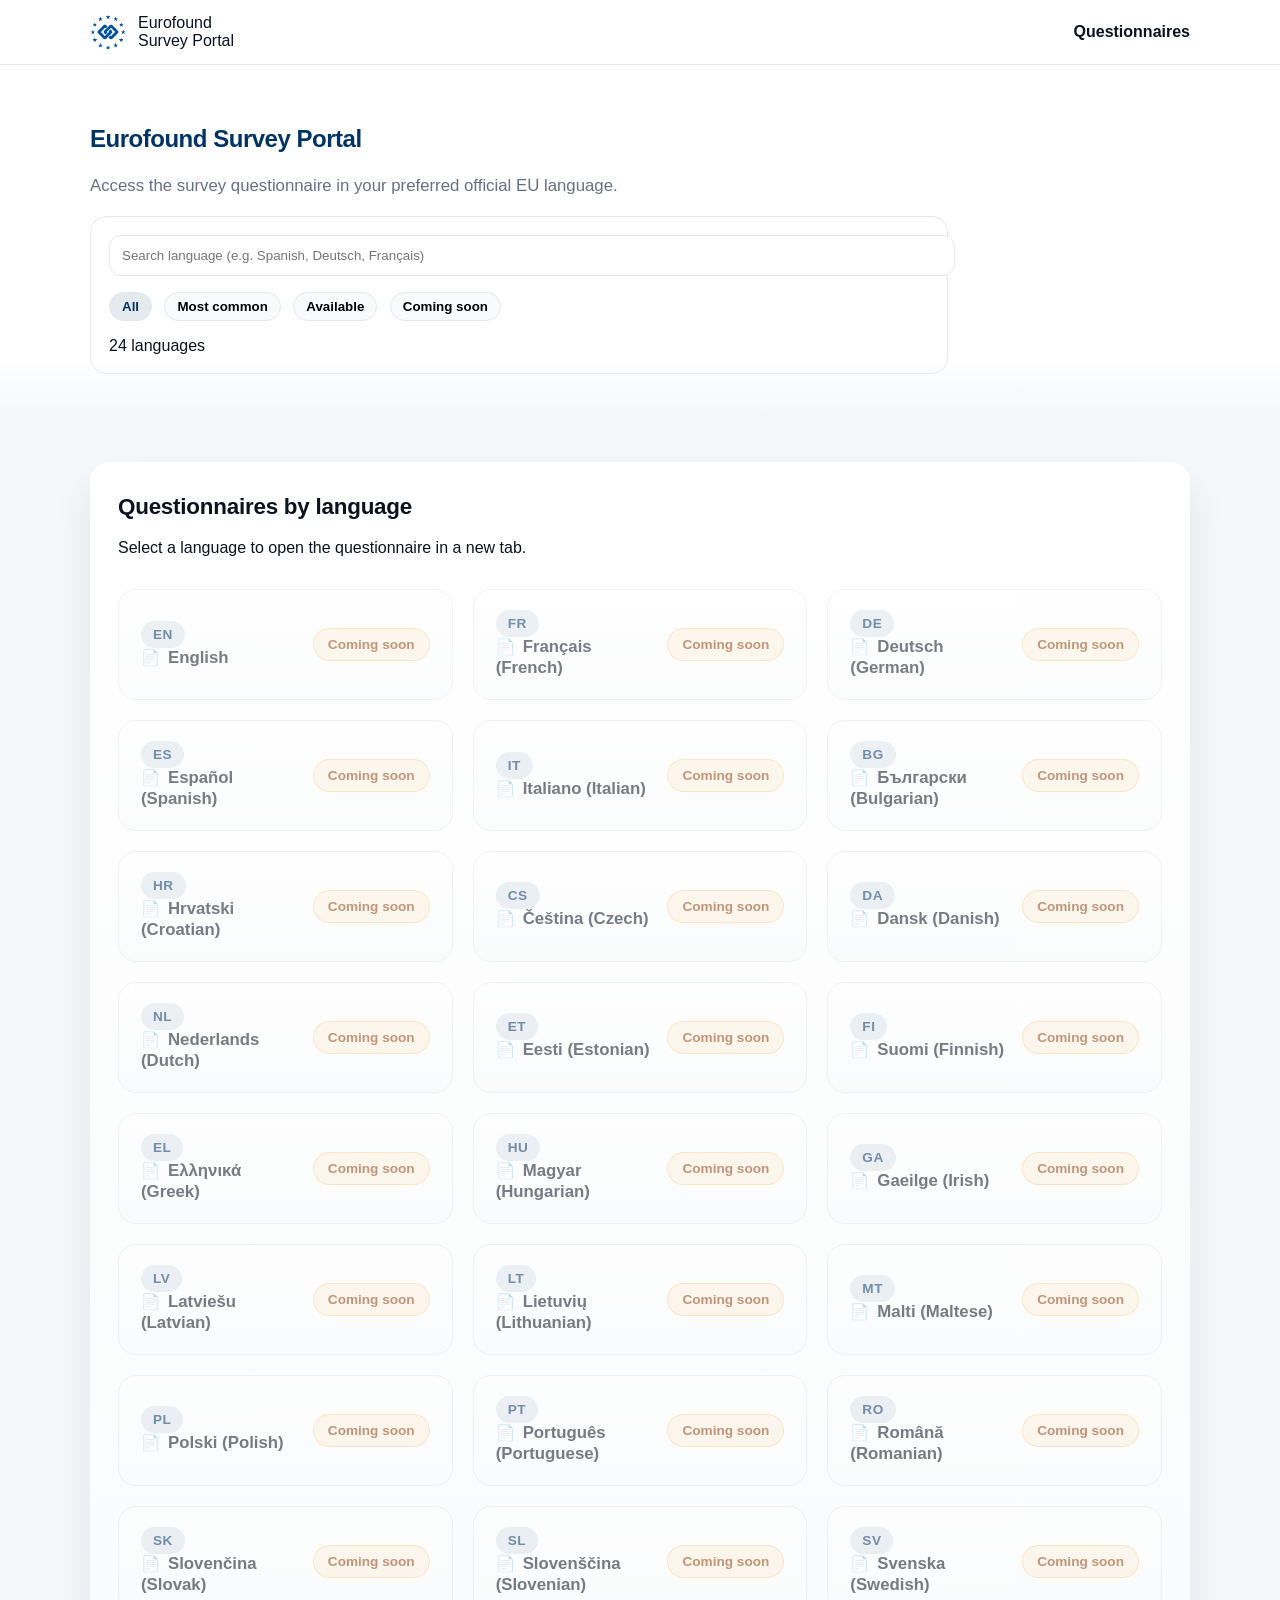
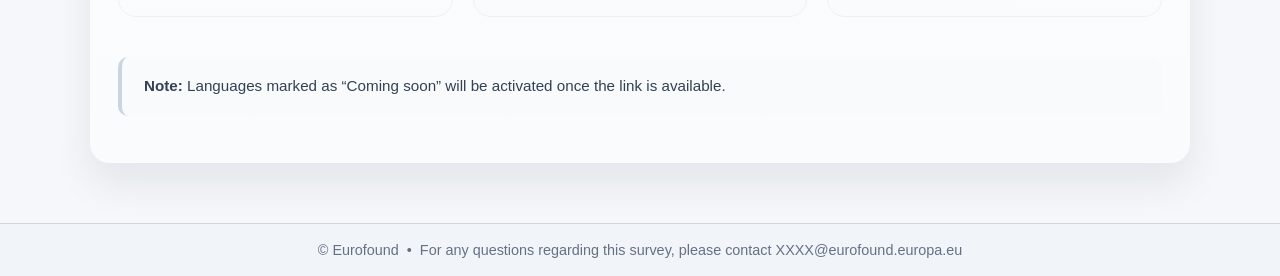
==== index.html @ 727665fc "Update index.html" ====
<!DOCTYPE html>
<html lang="en">
<head>
  <meta charset="UTF-8" />
  <title>SEES Digitalisation Eurofound</title>
  <meta name="viewport" content="width=device-width, initial-scale=1.0" />

  <!-- CSS correcto -->
  <link rel="stylesheet" href="style.css">
</head>

<body>

  <!-- TOP BAR -->
  <header class="topbar">
    <div class="container topbar-inner">
      <div class="brand">
        <img src="eurofound-logo.png" alt="Eurofound logo" class="brand-logo">
        <div>
          <div class="brand-title">Eurofound</div>
          <div class="brand-subtitle">Survey Portal</div>
        </div>
      </div>

      <nav class="topbar-actions">
        <a href="#languages" class="toplink">Questionnaires</a>
      </nav>
    </div>
  </header>

  <!-- HERO -->
  <section class="hero">
    <div class="container hero-content">
      <h1>Eurofound Survey Portal</h1>
      <p class="hero-lead">
        Access the survey questionnaire in your preferred official EU language.
      </p>

      <div class="hero-card">
        <input
          id="langSearch"
          class="search"
          type="text"
          placeholder="Search language (e.g. Spanish, Deutsch, Français)"
        />

        <div class="chips" id="chips">
          <button class="chip active" data-filter="all">All</button>
          <button class="chip" data-filter="common">Most common</button>
          <button class="chip" data-filter="available">Available</button>
          <button class="chip" data-filter="coming">Coming soon</button>
        </div>

        <div class="meta">
          <span id="countLabel">24 languages</span>
        </div>
      </div>
    </div>
  </section>

  <!-- LANGUAGES -->
  <main class="container">
<section id="languages" class="section questionnaires-panel">
  <h2>Questionnaires by language</h2>
  <p class="muted">
    Select a language to open the questionnaire in a new tab.
  </p>

  <div id="languagesGrid" class="grid"></div>

<p class="note">
  <strong>Note:</strong> Languages marked as “Coming soon” will be activated once the link is available.
</p>
</section>

  </main>

  <!-- FOOTER -->
 <footer class="footer">
  <div class="container footer-inner">
    <span>© Eurofound</span>
    <span class="dot">•</span>
    <span>
      For any questions regarding this survey, please contact
      <a href="mailto:XXXX@eurofound.europa.eu" class="footer-link">
        XXXX@eurofound.europa.eu
      </a>
    </span>
  </div>
</footer>

  <!-- SCRIPT -->
  <script>

    function flagEmoji(countryCode) {
  return countryCode
    .toUpperCase()
    .replace(/./g, char =>
      String.fromCodePoint(127397 + char.charCodeAt())
    );
}
    const LANGUAGES = [
      { code: "en", label: "English", common: true, url: "" },
      { code: "fr", label: "Français (French)", common: true, url: "" },
      { code: "de", label: "Deutsch (German)", common: true, url: "" },
      { code: "es", label: "Español (Spanish)", common: true, url: "" },
      { code: "it", label: "Italiano (Italian)", common: true, url: "" },

      { code: "bg", label: "Български (Bulgarian)", common: false, url: "" },
      { code: "hr", label: "Hrvatski (Croatian)", common: false, url: "" },
      { code: "cs", label: "Čeština (Czech)", common: false, url: "" },
      { code: "da", label: "Dansk (Danish)", common: false, url: "" },
      { code: "nl", label: "Nederlands (Dutch)", common: false, url: "" },
      { code: "et", label: "Eesti (Estonian)", common: false, url: "" },
      { code: "fi", label: "Suomi (Finnish)", common: false, url: "" },
      { code: "el", label: "Ελληνικά (Greek)", common: false, url: "" },
      { code: "hu", label: "Magyar (Hungarian)", common: false, url: "" },
      { code: "ga", label: "Gaeilge (Irish)", common: false, url: "" },
      { code: "lv", label: "Latviešu (Latvian)", common: false, url: "" },
      { code: "lt", label: "Lietuvių (Lithuanian)", common: false, url: "" },
      { code: "mt", label: "Malti (Maltese)", common: false, url: "" },
      { code: "pl", label: "Polski (Polish)", common: false, url: "" },
      { code: "pt", label: "Português (Portuguese)", common: false, url: "" },
      { code: "ro", label: "Română (Romanian)", common: false, url: "" },
      { code: "sk", label: "Slovenčina (Slovak)", common: false, url: "" },
      { code: "sl", label: "Slovenščina (Slovenian)", common: false, url: "" },
      { code: "sv", label: "Svenska (Swedish)", common: false, url: "" }
    ];

    const grid = document.getElementById("languagesGrid");
    const search = document.getElementById("langSearch");
    const chips = document.getElementById("chips");
    const countLabel = document.getElementById("countLabel");

    let activeFilter = "all";
    let query = "";

    function render() {
      grid.innerHTML = "";

      const filtered = LANGUAGES.filter(l => {
        const q = query.toLowerCase();
        const hasUrl = !!l.url;

        return (
          (!q || l.label.toLowerCase().includes(q) || l.code.includes(q)) &&
          (
            activeFilter === "all" ||
            (activeFilter === "common" && l.common) ||
            (activeFilter === "available" && hasUrl) ||
            (activeFilter === "coming" && !hasUrl)
          )
        );
      });

      countLabel.textContent = `${filtered.length} languages`;

      filtered.forEach(l => {
        const a = document.createElement("a");
        a.className = "card" + (l.url ? "" : " disabled");
        a.href = l.url || "#";
        if (l.url) a.target = "_blank";

        a.innerHTML = `
          <div>
            <div class="badge">${l.code.toUpperCase()}</div>
            <div class="title">${l.label}</div>
          </div>
          <div class="status ${l.url ? "ready" : "soon"}">
            ${l.url ? "Open" : "Coming soon"}
          </div>
        `;

        grid.appendChild(a);
      });
    }

    search.addEventListener("input", e => {
      query = e.target.value;
      render();
    });

    chips.addEventListener("click", e => {
      if (!e.target.dataset.filter) return;
      activeFilter = e.target.dataset.filter;
      document.querySelectorAll(".chip").forEach(c => c.classList.remove("active"));
      e.target.classList.add("active");
      render();
    });

    render();
  </script>

</body>
</html>
---- style.css ----
:root{
  --brand:#003366;
  --bg:#f5f7fa;
  --line:#e5e7eb;
  --ink:#0b1220;
  --muted:#667085;
}

body{
  margin:0;
  font-family: Arial, Helvetica, sans-serif;
  background:var(--bg);
  color:var(--ink);
}

.container{
  max-width:1100px;
  margin:0 auto;
  padding:0 20px;
}

/* ========== TOP BAR ========== */

.topbar{
  background:#fff;
  border-bottom:1px solid var(--line);
}

.topbar-inner{
  display:flex;
  justify-content:space-between;
  align-items:center;
  height:64px;
}

.brand{
  display:flex;
  align-items:center;
  gap:12px;
}

.brand-logo{
  height:36px;
}

.toplink{
  margin-left:16px;
  text-decoration:none;
  font-weight:600;
  color:var(--ink);
}

/* ========== HERO ========== */

.hero{
  padding:40px 0;
  background:#fff;
  position:relative;
}

.hero::after{
  content:"";
  position:absolute;
  left:0;
  right:0;
  bottom:-1px;
  height:60px;
  background:linear-gradient(to bottom, rgba(255,255,255,0), #f5f7fa);
}

.hero h1{
  color:var(--brand);
  letter-spacing:-0.02em;
}

.hero-lead{
  max-width:720px;
  font-size:1.05rem;
  line-height:1.6;
  color:var(--muted);
}

h2{
  margin-top:0;
  font-size:1.4rem;
  letter-spacing:-0.01em;
  color:var(--ink);
}

.hero-card{
  background:#fff;
  border:1px solid var(--line);
  padding:18px;
  max-width:820px;
  border-radius:16px;
}

/* ========== SEARCH & FILTERS ========== */

.search{
  width:100%;
  padding:12px;
  border:1px solid var(--line);
  border-radius:12px;
}

.chips{
  margin:16px 0;
}

.chip{
  margin-right:8px;
  padding:6px 12px;
  border:1px solid var(--line);
  border-radius:999px;
  background:#f8fafc;
  cursor:pointer;
  font-weight:700;
}

.chip.active{
  background:rgba(0,51,102,.1);
  color:var(--brand);
}

/* ========== QUESTIONNAIRES PANEL ========== */

.questionnaires-panel{
  background:linear-gradient(180deg,#ffffff,#fafbfc);
  border-radius:20px;
  padding:32px 28px;
  margin:48px auto;
  box-shadow:0 20px 40px rgba(16,24,40,.08);
}

/* ========== CARDS ========== */

.grid{
  display:grid;
  grid-template-columns:repeat(auto-fit,minmax(300px,1fr));
  gap:20px;
  margin-top:32px;
}

.card{
  display:flex;
  justify-content:space-between;
  align-items:center;
  gap:16px;

  background:linear-gradient(180deg,#ffffff,#fafbfc);
  border:1px solid #e5e7eb;
  border-radius:18px;
  padding:20px 22px;

  text-decoration:none;
  color:var(--ink);

  box-shadow:0 8px 24px rgba(16,24,40,.08);
  transition:transform .15s ease, box-shadow .15s ease, border-color .15s ease;
}

@media (hover:hover){
  .card:hover{
    transform:translateY(-3px);
    box-shadow:0 14px 40px rgba(16,24,40,.14);
    border-color:#cfd8e3;
  }
}

.card.disabled{
  opacity:.55;
  cursor:not-allowed;
  box-shadow:none;
}

.card-left{
  display:flex;
  flex-direction:column;
  gap:8px;
}

/* Iconografía mínima: documento */
.title::before{
  content:"📄";
  margin-right:8px;
  font-size:0.95rem;
}

.badge{
  width:fit-content;
  background:rgba(0,51,102,.12);
  color:var(--brand);
  font-weight:800;
  font-size:.85rem;
  padding:6px 12px;
  border-radius:999px;
  letter-spacing:.5px;
}

.title{
  font-size:1.05rem;
  font-weight:800;
  line-height:1.25;
}

.card-right{
  display:flex;
  align-items:center;
  gap:12px;
}

.status{
  font-size:.85rem;
  font-weight:800;
  padding:8px 14px;
  border-radius:999px;
  border:1px solid transparent;
  white-space:nowrap;
}

.status.ready{
  background:rgba(22,163,74,.12);
  color:#166534;
  border-color:rgba(22,163,74,.35);
}

.status.soon{
  background:rgba(245,158,11,.12);
  color:#92400e;
  border-color:rgba(245,158,11,.35);
}

.arrow{
  font-size:1.3rem;
  color:#98a2b3;
}

/* ========== NOTE (MÁS AIRE) ========== */

.note{
  margin-top:40px;
  padding:18px 22px;
  background:#f8fafc;
  border-left:4px solid #cbd5e1;
  border-radius:10px;
  color:#334155;
  font-size:0.95rem;
  line-height:1.5;
}

/* ========== FOOTER ========== */

.footer{
  background:#f1f4f8;
  border-top:1px solid #d0d5dd;
  padding:18px 0;
  margin-top:60px;
}

.footer-inner{
  display:flex;
  justify-content:center;
  gap:8px;
  font-size:.9rem;
  color:var(--muted);
}

.footer-link{
  text-decoration:none;
  color:var(--muted);
}
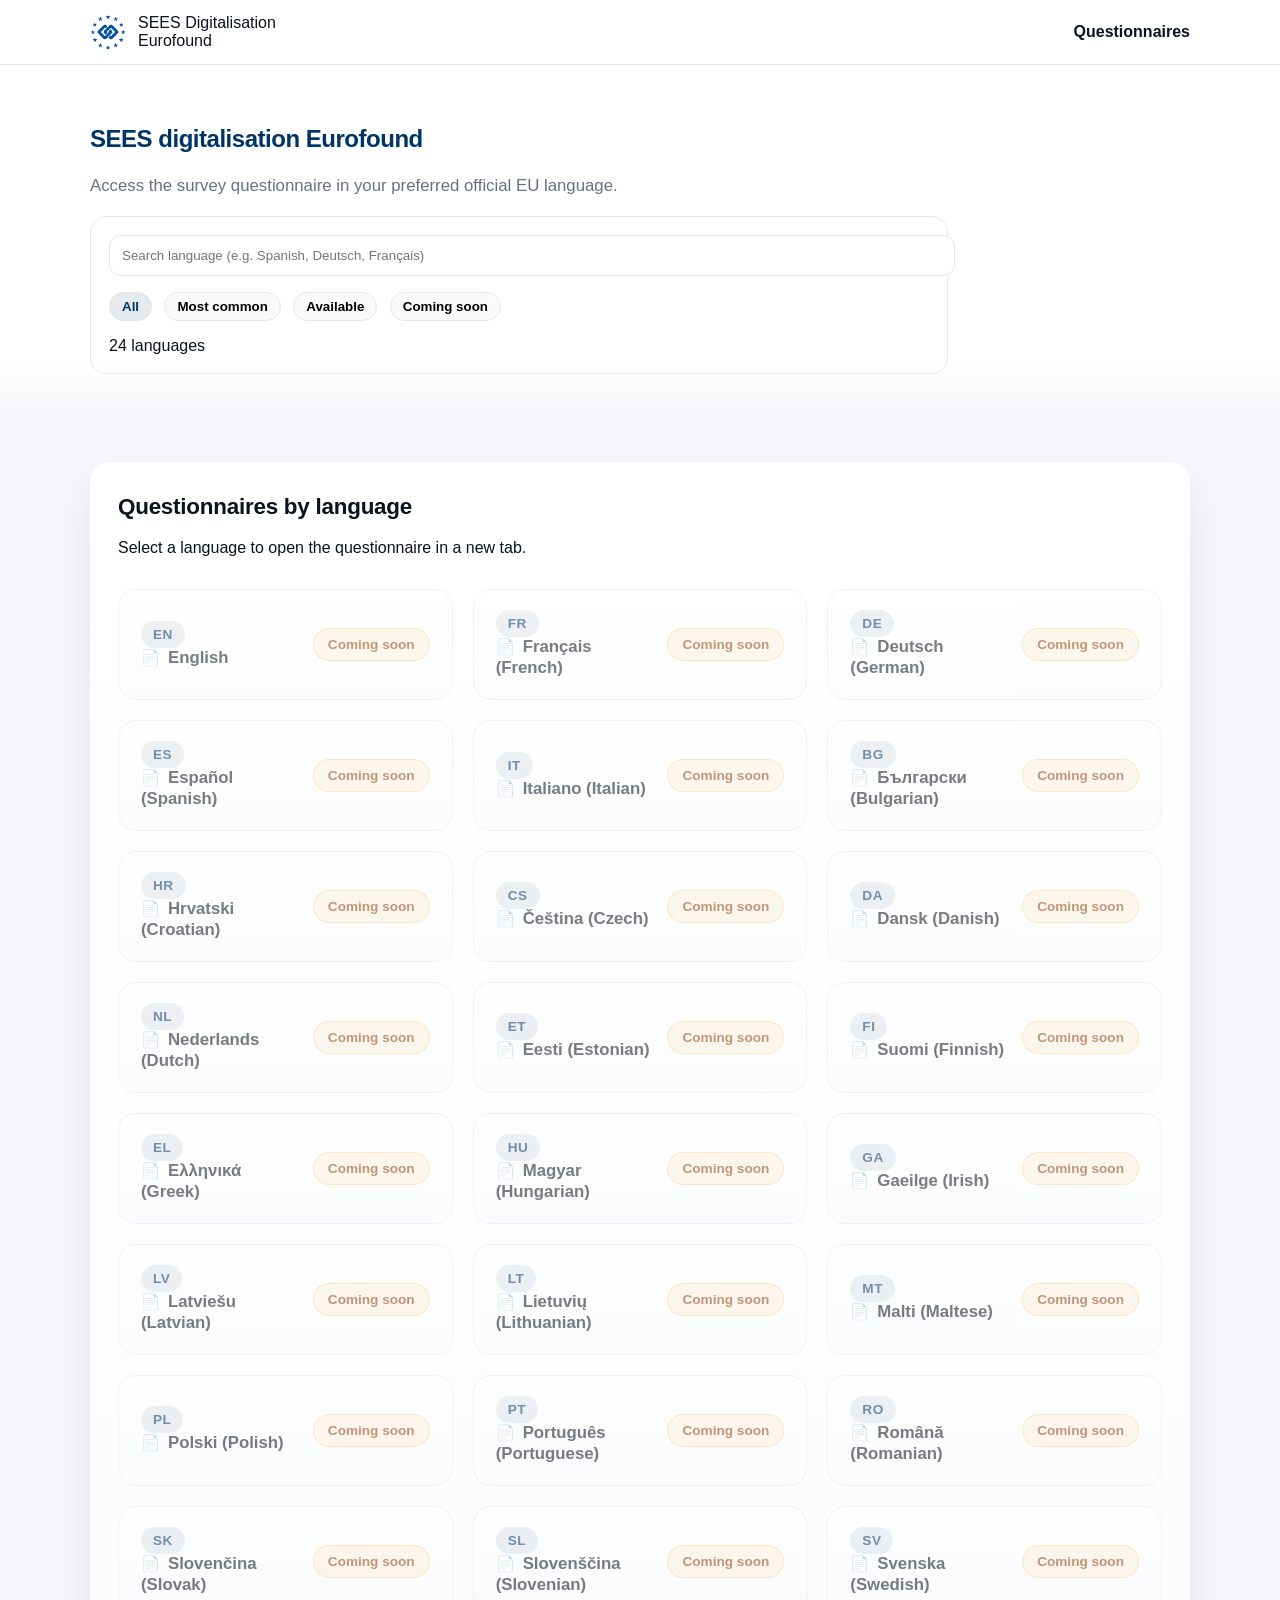
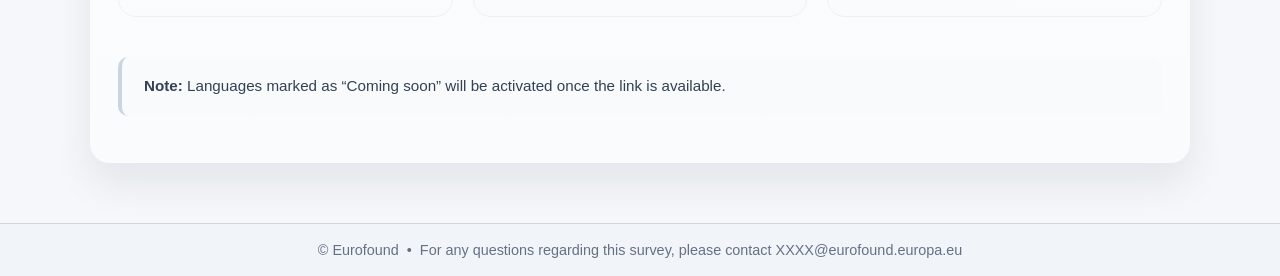
==== commit 0c161d94: "Update survey portal branding: SEES digitalisation Eurofound" ====
--- a/index.html
+++ b/index.html
@@ -1,8 +1,9 @@
 <!DOCTYPE html>
 <html lang="en">
 <head>
+  <link rel="icon" type="image/png" href="eurofound-logo.png">
   <meta charset="UTF-8" />
-  <title>SEES Digitalisation Eurofound</title>
+  <title>SEES digitalisation EuroFound</title>
   <meta name="viewport" content="width=device-width, initial-scale=1.0" />
 
   <!-- CSS correcto -->
@@ -17,8 +18,8 @@
       <div class="brand">
         <img src="eurofound-logo.png" alt="Eurofound logo" class="brand-logo">
         <div>
-          <div class="brand-title">Eurofound</div>
-          <div class="brand-subtitle">Survey Portal</div>
+          <div class="brand-title">SEES Digitalisation</div>
+          <div class="brand-subtitle">Eurofound</div>
         </div>
       </div>
 
@@ -31,7 +32,7 @@
   <!-- HERO -->
   <section class="hero">
     <div class="container hero-content">
-      <h1>Eurofound Survey Portal</h1>
+      <h1>SEES digitalisation Eurofound</h1>
       <p class="hero-lead">
         Access the survey questionnaire in your preferred official EU language.
       </p>
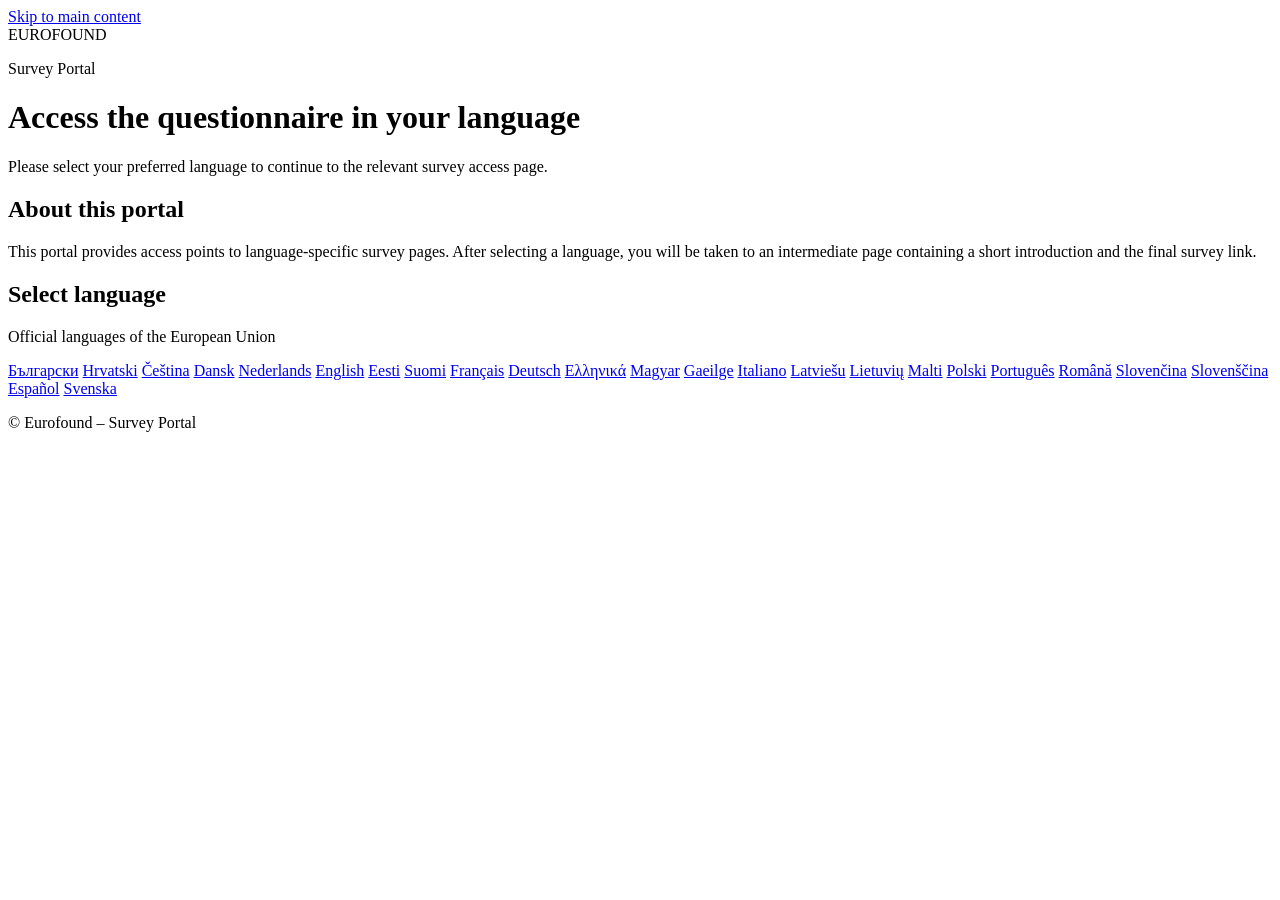
==== commit 36fc2f74: "Update survey portal" ====
--- a/index.html
+++ b/index.html
@@ -1,196 +1,82 @@
 <!DOCTYPE html>
 <html lang="en">
 <head>
-  <link rel="icon" type="image/png" href="eurofound-logo.png">
   <meta charset="UTF-8" />
-  <title>SEES digitalisation EuroFound</title>
   <meta name="viewport" content="width=device-width, initial-scale=1.0" />
+  <title>Eurofound Survey Portal</title>
+  <link rel="stylesheet" href="styles.css" />
+</head>
+<body>
+  <a class="skip-link" href="#main-content">Skip to main content</a>
 
-  <!-- CSS correcto -->
-  <link rel="stylesheet" href="style.css">
-</head>
-
-<body>
-
-  <!-- TOP BAR -->
-  <header class="topbar">
-    <div class="container topbar-inner">
-      <div class="brand">
-        <img src="eurofound-logo.png" alt="Eurofound logo" class="brand-logo">
+  <header class="site-header">
+    <div class="container header-inner">
+      <div class="brand-block">
+        <div class="brand-mark" aria-hidden="true">EUROFOUND</div>
         <div>
-          <div class="brand-title">SEES Digitalisation</div>
-          <div class="brand-subtitle">Eurofound</div>
+          <p class="eyebrow">Survey Portal</p>
+          <h1>Access the questionnaire in your language</h1>
         </div>
       </div>
-
-      <nav class="topbar-actions">
-        <a href="#languages" class="toplink">Questionnaires</a>
-      </nav>
     </div>
   </header>
 
-  <!-- HERO -->
-  <section class="hero">
-    <div class="container hero-content">
-      <h1>SEES digitalisation Eurofound</h1>
-      <p class="hero-lead">
-        Access the survey questionnaire in your preferred official EU language.
+  <section class="hero-banner">
+    <div class="container">
+      <p class="hero-text">
+        Please select your preferred language to continue to the relevant survey access page.
       </p>
-
-      <div class="hero-card">
-        <input
-          id="langSearch"
-          class="search"
-          type="text"
-          placeholder="Search language (e.g. Spanish, Deutsch, Français)"
-        />
-
-        <div class="chips" id="chips">
-          <button class="chip active" data-filter="all">All</button>
-          <button class="chip" data-filter="common">Most common</button>
-          <button class="chip" data-filter="available">Available</button>
-          <button class="chip" data-filter="coming">Coming soon</button>
-        </div>
-
-        <div class="meta">
-          <span id="countLabel">24 languages</span>
-        </div>
-      </div>
     </div>
   </section>
 
-  <!-- LANGUAGES -->
-  <main class="container">
-<section id="languages" class="section questionnaires-panel">
-  <h2>Questionnaires by language</h2>
-  <p class="muted">
-    Select a language to open the questionnaire in a new tab.
-  </p>
+  <main id="main-content" class="container main-content">
+    <section class="intro-section" aria-labelledby="portal-intro">
+      <h2 id="portal-intro">About this portal</h2>
+      <p>
+        This portal provides access points to language-specific survey pages. After selecting a language,
+        you will be taken to an intermediate page containing a short introduction and the final survey link.
+      </p>
+    </section>
 
-  <div id="languagesGrid" class="grid"></div>
+    <section class="language-section" aria-labelledby="language-selection">
+      <div class="section-heading">
+        <h2 id="language-selection">Select language</h2>
+        <p class="section-subtext">Official languages of the European Union</p>
+      </div>
 
-<p class="note">
-  <strong>Note:</strong> Languages marked as “Coming soon” will be activated once the link is available.
-</p>
-</section>
-
+      <div class="language-grid">
+        <a class="language-card" href="language.html?lang=bg" lang="bg">Български</a>
+        <a class="language-card" href="language.html?lang=hr" lang="hr">Hrvatski</a>
+        <a class="language-card" href="language.html?lang=cs" lang="cs">Čeština</a>
+        <a class="language-card" href="language.html?lang=da" lang="da">Dansk</a>
+        <a class="language-card" href="language.html?lang=nl" lang="nl">Nederlands</a>
+        <a class="language-card" href="language.html?lang=en" lang="en">English</a>
+        <a class="language-card" href="language.html?lang=et" lang="et">Eesti</a>
+        <a class="language-card" href="language.html?lang=fi" lang="fi">Suomi</a>
+        <a class="language-card" href="language.html?lang=fr" lang="fr">Français</a>
+        <a class="language-card" href="language.html?lang=de" lang="de">Deutsch</a>
+        <a class="language-card" href="language.html?lang=el" lang="el">Ελληνικά</a>
+        <a class="language-card" href="language.html?lang=hu" lang="hu">Magyar</a>
+        <a class="language-card" href="language.html?lang=ga" lang="ga">Gaeilge</a>
+        <a class="language-card" href="language.html?lang=it" lang="it">Italiano</a>
+        <a class="language-card" href="language.html?lang=lv" lang="lv">Latviešu</a>
+        <a class="language-card" href="language.html?lang=lt" lang="lt">Lietuvių</a>
+        <a class="language-card" href="language.html?lang=mt" lang="mt">Malti</a>
+        <a class="language-card" href="language.html?lang=pl" lang="pl">Polski</a>
+        <a class="language-card" href="language.html?lang=pt" lang="pt">Português</a>
+        <a class="language-card" href="language.html?lang=ro" lang="ro">Română</a>
+        <a class="language-card" href="language.html?lang=sk" lang="sk">Slovenčina</a>
+        <a class="language-card" href="language.html?lang=sl" lang="sl">Slovenščina</a>
+        <a class="language-card" href="language.html?lang=es" lang="es">Español</a>
+        <a class="language-card" href="language.html?lang=sv" lang="sv">Svenska</a>
+      </div>
+    </section>
   </main>
 
-  <!-- FOOTER -->
- <footer class="footer">
-  <div class="container footer-inner">
-    <span>© Eurofound</span>
-    <span class="dot">•</span>
-    <span>
-      For any questions regarding this survey, please contact
-      <a href="mailto:XXXX@eurofound.europa.eu" class="footer-link">
-        XXXX@eurofound.europa.eu
-      </a>
-    </span>
-  </div>
-</footer>
-
-  <!-- SCRIPT -->
-  <script>
-
-    function flagEmoji(countryCode) {
-  return countryCode
-    .toUpperCase()
-    .replace(/./g, char =>
-      String.fromCodePoint(127397 + char.charCodeAt())
-    );
-}
-    const LANGUAGES = [
-      { code: "en", label: "English", common: true, url: "" },
-      { code: "fr", label: "Français (French)", common: true, url: "" },
-      { code: "de", label: "Deutsch (German)", common: true, url: "" },
-      { code: "es", label: "Español (Spanish)", common: true, url: "" },
-      { code: "it", label: "Italiano (Italian)", common: true, url: "" },
-
-      { code: "bg", label: "Български (Bulgarian)", common: false, url: "" },
-      { code: "hr", label: "Hrvatski (Croatian)", common: false, url: "" },
-      { code: "cs", label: "Čeština (Czech)", common: false, url: "" },
-      { code: "da", label: "Dansk (Danish)", common: false, url: "" },
-      { code: "nl", label: "Nederlands (Dutch)", common: false, url: "" },
-      { code: "et", label: "Eesti (Estonian)", common: false, url: "" },
-      { code: "fi", label: "Suomi (Finnish)", common: false, url: "" },
-      { code: "el", label: "Ελληνικά (Greek)", common: false, url: "" },
-      { code: "hu", label: "Magyar (Hungarian)", common: false, url: "" },
-      { code: "ga", label: "Gaeilge (Irish)", common: false, url: "" },
-      { code: "lv", label: "Latviešu (Latvian)", common: false, url: "" },
-      { code: "lt", label: "Lietuvių (Lithuanian)", common: false, url: "" },
-      { code: "mt", label: "Malti (Maltese)", common: false, url: "" },
-      { code: "pl", label: "Polski (Polish)", common: false, url: "" },
-      { code: "pt", label: "Português (Portuguese)", common: false, url: "" },
-      { code: "ro", label: "Română (Romanian)", common: false, url: "" },
-      { code: "sk", label: "Slovenčina (Slovak)", common: false, url: "" },
-      { code: "sl", label: "Slovenščina (Slovenian)", common: false, url: "" },
-      { code: "sv", label: "Svenska (Swedish)", common: false, url: "" }
-    ];
-
-    const grid = document.getElementById("languagesGrid");
-    const search = document.getElementById("langSearch");
-    const chips = document.getElementById("chips");
-    const countLabel = document.getElementById("countLabel");
-
-    let activeFilter = "all";
-    let query = "";
-
-    function render() {
-      grid.innerHTML = "";
-
-      const filtered = LANGUAGES.filter(l => {
-        const q = query.toLowerCase();
-        const hasUrl = !!l.url;
-
-        return (
-          (!q || l.label.toLowerCase().includes(q) || l.code.includes(q)) &&
-          (
-            activeFilter === "all" ||
-            (activeFilter === "common" && l.common) ||
-            (activeFilter === "available" && hasUrl) ||
-            (activeFilter === "coming" && !hasUrl)
-          )
-        );
-      });
-
-      countLabel.textContent = `${filtered.length} languages`;
-
-      filtered.forEach(l => {
-        const a = document.createElement("a");
-        a.className = "card" + (l.url ? "" : " disabled");
-        a.href = l.url || "#";
-        if (l.url) a.target = "_blank";
-
-        a.innerHTML = `
-          <div>
-            <div class="badge">${l.code.toUpperCase()}</div>
-            <div class="title">${l.label}</div>
-          </div>
-          <div class="status ${l.url ? "ready" : "soon"}">
-            ${l.url ? "Open" : "Coming soon"}
-          </div>
-        `;
-
-        grid.appendChild(a);
-      });
-    }
-
-    search.addEventListener("input", e => {
-      query = e.target.value;
-      render();
-    });
-
-    chips.addEventListener("click", e => {
-      if (!e.target.dataset.filter) return;
-      activeFilter = e.target.dataset.filter;
-      document.querySelectorAll(".chip").forEach(c => c.classList.remove("active"));
-      e.target.classList.add("active");
-      render();
-    });
-
-    render();
-  </script>
-
+  <footer class="site-footer">
+    <div class="container">
+      <p>© Eurofound – Survey Portal</p>
+    </div>
+  </footer>
 </body>
-</html>
+</html>
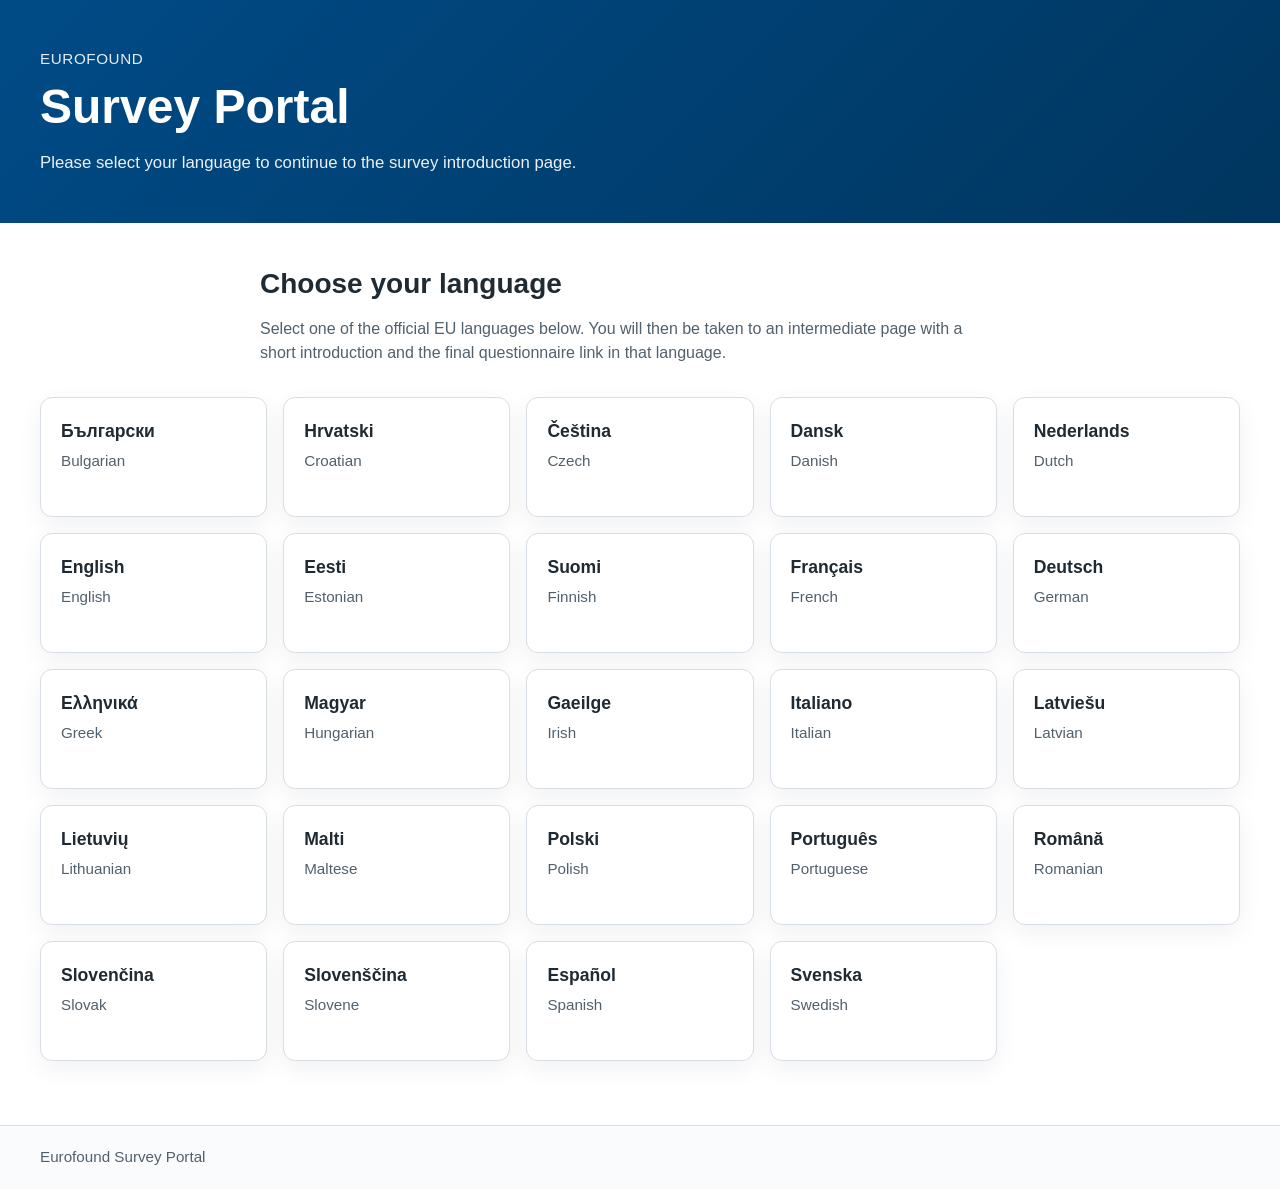
==== commit 8d9bf647: "deploy" ====
--- a/index.html
+++ b/index.html
@@ -1,82 +1,52 @@
 <!DOCTYPE html>
 <html lang="en">
 <head>
-  <meta charset="UTF-8" />
-  <meta name="viewport" content="width=device-width, initial-scale=1.0" />
+  <meta charset="UTF-8">
+  <meta name="viewport" content="width=device-width, initial-scale=1.0">
   <title>Eurofound Survey Portal</title>
-  <link rel="stylesheet" href="styles.css" />
+  <meta name="description" content="Eurofound Survey Portal language selection page.">
+  <link rel="stylesheet" href="assets/css/style.css">
 </head>
 <body>
   <a class="skip-link" href="#main-content">Skip to main content</a>
 
   <header class="site-header">
-    <div class="container header-inner">
+    <div class="container">
       <div class="brand-block">
-        <div class="brand-mark" aria-hidden="true">EUROFOUND</div>
-        <div>
-          <p class="eyebrow">Survey Portal</p>
-          <h1>Access the questionnaire in your language</h1>
-        </div>
+        <p class="eyebrow">Eurofound</p>
+        <h1>Survey Portal</h1>
+        <p class="lead">
+          Please select your language to continue to the survey introduction page.
+        </p>
       </div>
     </div>
   </header>
 
-  <section class="hero-banner">
-    <div class="container">
-      <p class="hero-text">
-        Please select your preferred language to continue to the relevant survey access page.
-      </p>
-    </div>
-  </section>
-
-  <main id="main-content" class="container main-content">
-    <section class="intro-section" aria-labelledby="portal-intro">
-      <h2 id="portal-intro">About this portal</h2>
-      <p>
-        This portal provides access points to language-specific survey pages. After selecting a language,
-        you will be taken to an intermediate page containing a short introduction and the final survey link.
-      </p>
+  <main id="main-content" class="site-main">
+    <section class="intro-section">
+      <div class="container narrow">
+        <h2 class="section-title">Choose your language</h2>
+        <p class="section-text">
+          Select one of the official EU languages below. You will then be taken to an intermediate page
+          with a short introduction and the final questionnaire link in that language.
+        </p>
+      </div>
     </section>
 
-    <section class="language-section" aria-labelledby="language-selection">
-      <div class="section-heading">
-        <h2 id="language-selection">Select language</h2>
-        <p class="section-subtext">Official languages of the European Union</p>
-      </div>
-
-      <div class="language-grid">
-        <a class="language-card" href="language.html?lang=bg" lang="bg">Български</a>
-        <a class="language-card" href="language.html?lang=hr" lang="hr">Hrvatski</a>
-        <a class="language-card" href="language.html?lang=cs" lang="cs">Čeština</a>
-        <a class="language-card" href="language.html?lang=da" lang="da">Dansk</a>
-        <a class="language-card" href="language.html?lang=nl" lang="nl">Nederlands</a>
-        <a class="language-card" href="language.html?lang=en" lang="en">English</a>
-        <a class="language-card" href="language.html?lang=et" lang="et">Eesti</a>
-        <a class="language-card" href="language.html?lang=fi" lang="fi">Suomi</a>
-        <a class="language-card" href="language.html?lang=fr" lang="fr">Français</a>
-        <a class="language-card" href="language.html?lang=de" lang="de">Deutsch</a>
-        <a class="language-card" href="language.html?lang=el" lang="el">Ελληνικά</a>
-        <a class="language-card" href="language.html?lang=hu" lang="hu">Magyar</a>
-        <a class="language-card" href="language.html?lang=ga" lang="ga">Gaeilge</a>
-        <a class="language-card" href="language.html?lang=it" lang="it">Italiano</a>
-        <a class="language-card" href="language.html?lang=lv" lang="lv">Latviešu</a>
-        <a class="language-card" href="language.html?lang=lt" lang="lt">Lietuvių</a>
-        <a class="language-card" href="language.html?lang=mt" lang="mt">Malti</a>
-        <a class="language-card" href="language.html?lang=pl" lang="pl">Polski</a>
-        <a class="language-card" href="language.html?lang=pt" lang="pt">Português</a>
-        <a class="language-card" href="language.html?lang=ro" lang="ro">Română</a>
-        <a class="language-card" href="language.html?lang=sk" lang="sk">Slovenčina</a>
-        <a class="language-card" href="language.html?lang=sl" lang="sl">Slovenščina</a>
-        <a class="language-card" href="language.html?lang=es" lang="es">Español</a>
-        <a class="language-card" href="language.html?lang=sv" lang="sv">Svenska</a>
+    <section class="language-section">
+      <div class="container">
+        <div id="language-grid" class="language-grid" aria-label="Language selection"></div>
       </div>
     </section>
   </main>
 
   <footer class="site-footer">
     <div class="container">
-      <p>© Eurofound – Survey Portal</p>
+      <p>Eurofound Survey Portal</p>
     </div>
   </footer>
+
+  <script src="assets/js/languages.js"></script>
+  <script src="assets/js/main.js"></script>
 </body>
-</html>+</html>
--- a/assets/css/style.css
+++ b/assets/css/style.css
@@ -0,0 +1,250 @@
+:root {
+  --color-primary: #004b87;
+  --color-primary-dark: #00365f;
+  --color-accent: #f3f6f9;
+  --color-border: #d7dee5;
+  --color-text: #1f2a33;
+  --color-text-soft: #51606d;
+  --color-white: #ffffff;
+  --color-focus: #ffbf47;
+  --shadow-soft: 0 8px 24px rgba(0, 0, 0, 0.06);
+  --radius: 12px;
+  --max-width: 1200px;
+  --max-width-narrow: 760px;
+  --transition: 0.2s ease;
+}
+
+*,
+*::before,
+*::after {
+  box-sizing: border-box;
+}
+
+html {
+  font-size: 16px;
+}
+
+body {
+  margin: 0;
+  font-family: Arial, Helvetica, sans-serif;
+  color: var(--color-text);
+  background-color: var(--color-white);
+  line-height: 1.5;
+}
+
+img {
+  max-width: 100%;
+  display: block;
+}
+
+a {
+  color: var(--color-primary);
+  text-decoration: none;
+}
+
+a:hover {
+  text-decoration: underline;
+}
+
+a:focus,
+button:focus {
+  outline: 3px solid var(--color-focus);
+  outline-offset: 3px;
+}
+
+.skip-link {
+  position: absolute;
+  left: -9999px;
+  top: 0;
+  z-index: 999;
+  background: var(--color-focus);
+  color: #000000;
+  padding: 0.75rem 1rem;
+}
+
+.skip-link:focus {
+  left: 1rem;
+  top: 1rem;
+}
+
+.container {
+  width: min(100% - 2rem, var(--max-width));
+  margin: 0 auto;
+}
+
+.container.narrow {
+  width: min(100% - 2rem, var(--max-width-narrow));
+}
+
+.site-header {
+  background: linear-gradient(135deg, var(--color-primary) 0%, var(--color-primary-dark) 100%);
+  color: var(--color-white);
+  padding: 3rem 0;
+}
+
+.subpage-header {
+  padding: 2.5rem 0;
+}
+
+.brand-block .eyebrow {
+  margin: 0 0 0.5rem 0;
+  font-size: 0.95rem;
+  letter-spacing: 0.04em;
+  text-transform: uppercase;
+  opacity: 0.9;
+}
+
+.brand-block h1 {
+  margin: 0;
+  font-size: clamp(2rem, 4vw, 3rem);
+  line-height: 1.15;
+}
+
+.brand-block .lead {
+  margin: 1rem 0 0 0;
+  max-width: 760px;
+  font-size: 1.05rem;
+  color: rgba(255, 255, 255, 0.92);
+}
+
+.site-main {
+  padding: 2.5rem 0 4rem;
+}
+
+.intro-section,
+.language-detail-section {
+  margin-bottom: 2rem;
+}
+
+.section-title {
+  margin: 0 0 0.75rem 0;
+  font-size: 1.75rem;
+  color: var(--color-text);
+}
+
+.section-text {
+  margin: 0;
+  color: var(--color-text-soft);
+  max-width: 720px;
+}
+
+.language-grid {
+  display: grid;
+  grid-template-columns: repeat(auto-fit, minmax(220px, 1fr));
+  gap: 1rem;
+}
+
+.language-card {
+  display: block;
+  background-color: var(--color-white);
+  border: 1px solid var(--color-border);
+  border-radius: var(--radius);
+  padding: 1.25rem;
+  box-shadow: var(--shadow-soft);
+  transition: transform var(--transition), border-color var(--transition), box-shadow var(--transition);
+  min-height: 120px;
+}
+
+.language-card:hover {
+  transform: translateY(-2px);
+  border-color: var(--color-primary);
+  text-decoration: none;
+}
+
+.language-card:focus {
+  text-decoration: none;
+}
+
+.language-card .language-native {
+  display: block;
+  font-size: 1.1rem;
+  font-weight: 700;
+  color: var(--color-text);
+  margin-bottom: 0.35rem;
+}
+
+.language-card .language-english {
+  display: block;
+  font-size: 0.95rem;
+  color: var(--color-text-soft);
+}
+
+.breadcrumb {
+  margin-bottom: 1.5rem;
+  font-size: 0.95rem;
+  color: var(--color-text-soft);
+}
+
+.breadcrumb a {
+  color: var(--color-primary);
+}
+
+.language-panel {
+  background-color: var(--color-white);
+  border: 1px solid var(--color-border);
+  border-radius: var(--radius);
+  padding: 2rem;
+  box-shadow: var(--shadow-soft);
+}
+
+.language-panel h2 {
+  margin-top: 0;
+  margin-bottom: 1rem;
+  font-size: 1.75rem;
+}
+
+.language-panel p {
+  margin-top: 0;
+  margin-bottom: 1.5rem;
+  color: var(--color-text-soft);
+  font-size: 1.05rem;
+}
+
+.primary-button {
+  display: inline-block;
+  background-color: var(--color-primary);
+  color: var(--color-white);
+  padding: 0.85rem 1.25rem;
+  border-radius: 8px;
+  font-weight: 700;
+  transition: background-color var(--transition);
+}
+
+.primary-button:hover {
+  background-color: var(--color-primary-dark);
+  text-decoration: none;
+}
+
+.primary-button:visited {
+  color: var(--color-white);
+}
+
+.site-footer {
+  border-top: 1px solid var(--color-border);
+  padding: 1.25rem 0;
+  color: var(--color-text-soft);
+  background-color: #fafbfd;
+}
+
+.site-footer p {
+  margin: 0;
+  font-size: 0.95rem;
+}
+
+.error-message {
+  background: #fff4f4;
+  border: 1px solid #e7b9b9;
+  color: #7a1f1f;
+  border-radius: 10px;
+  padding: 1rem 1.25rem;
+}
+
+@media (max-width: 640px) {
+  .site-header {
+    padding: 2.25rem 0;
+  }
+
+  .language-panel {
+    padding: 1.5rem;
+  }
+}
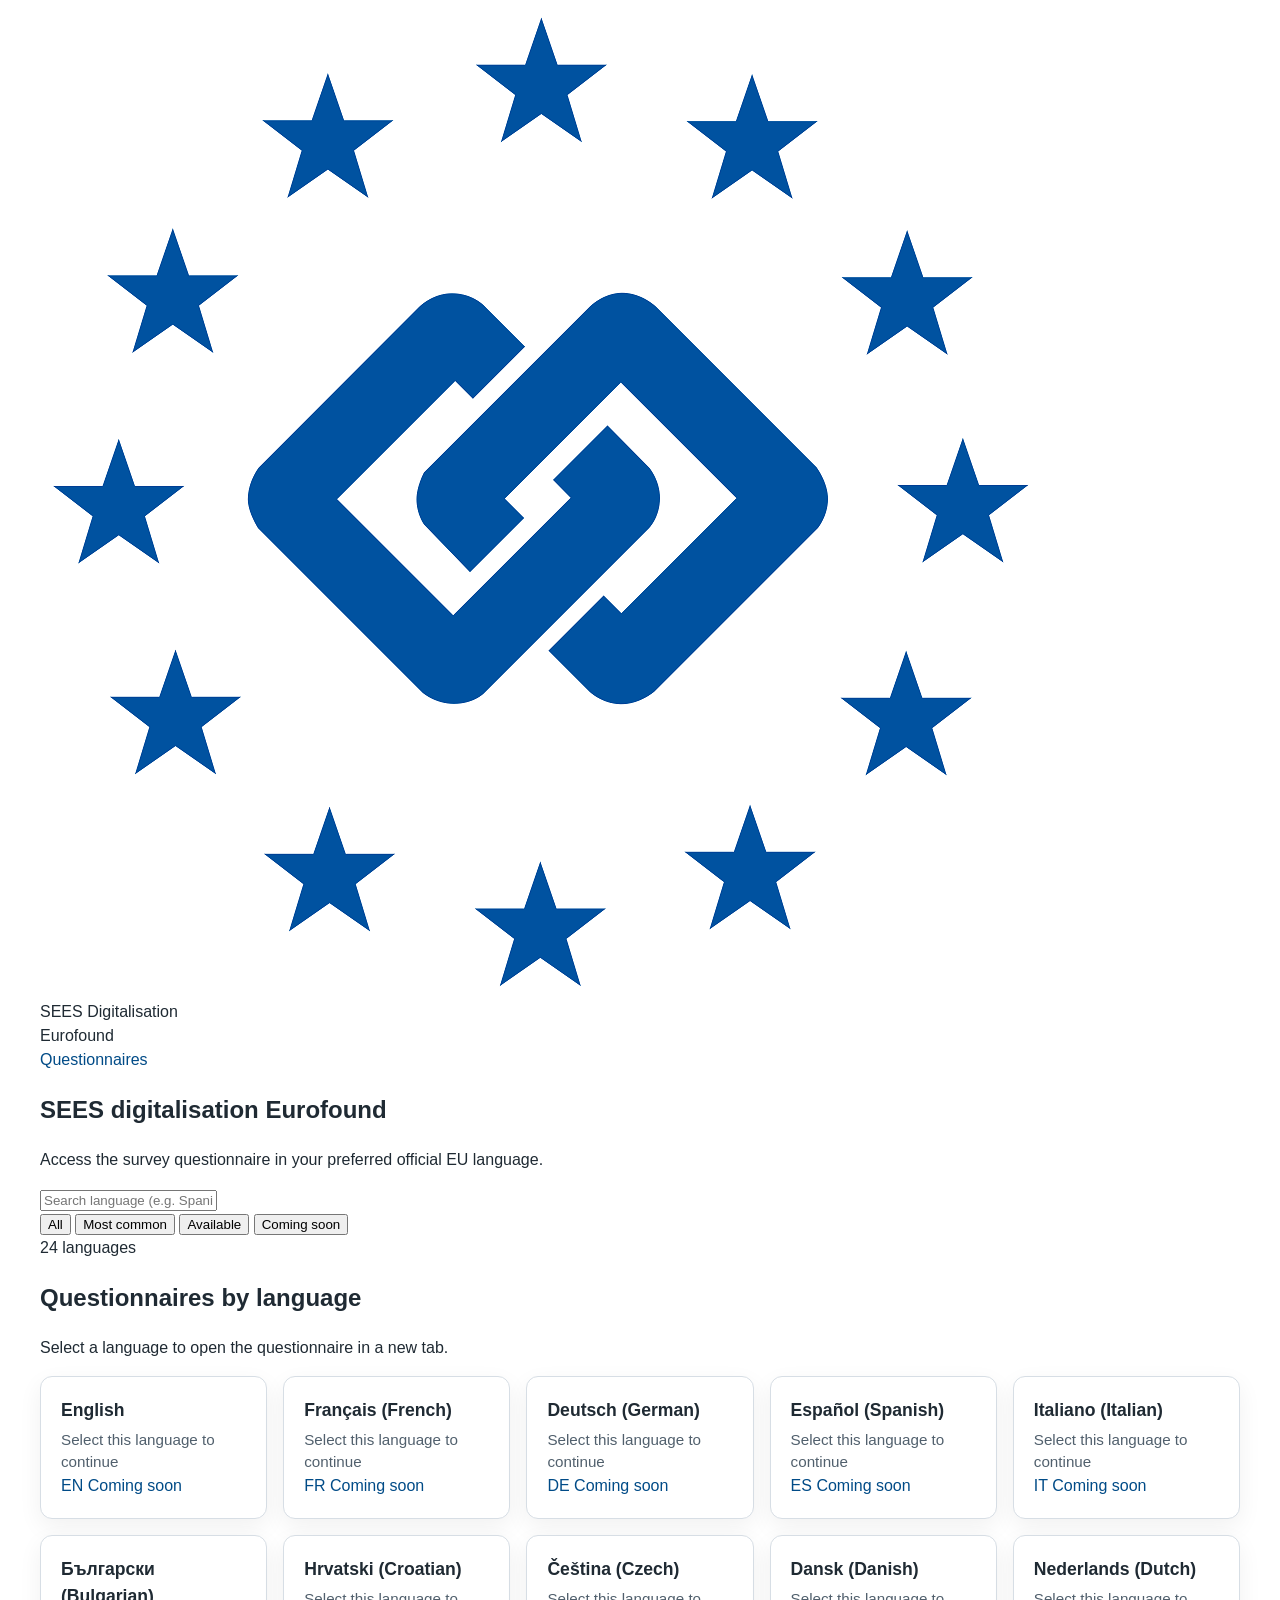
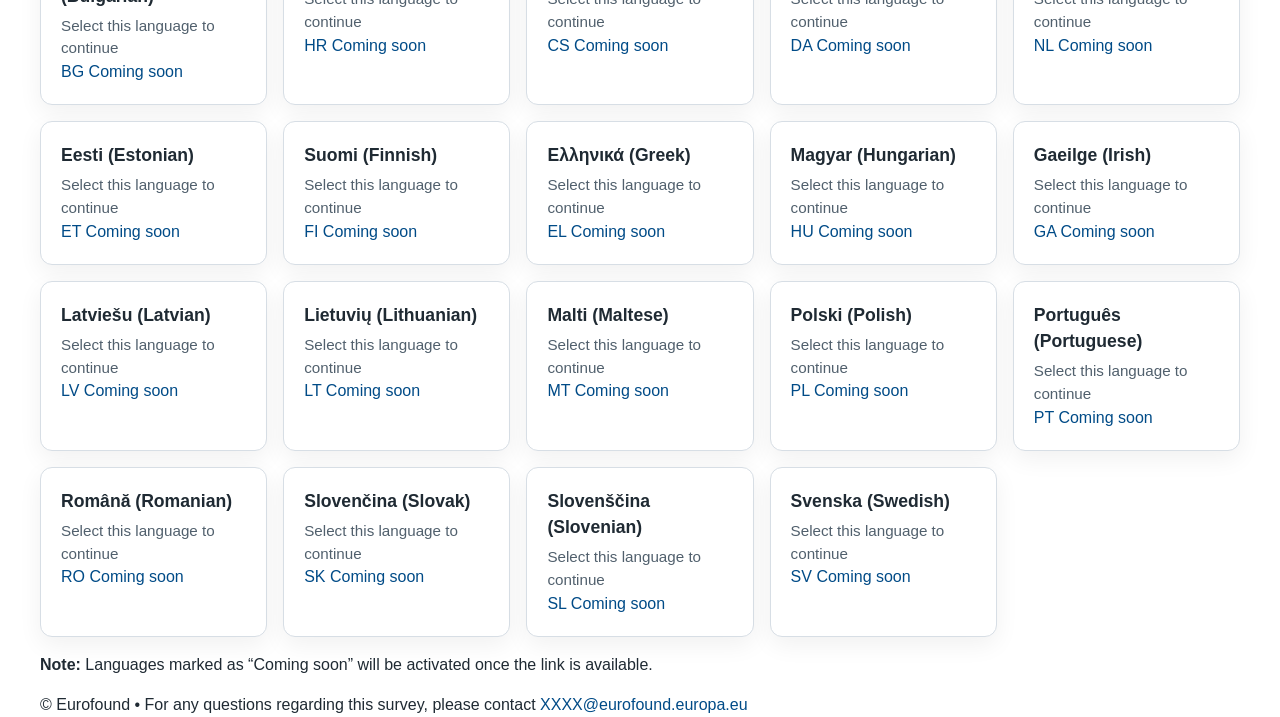
==== commit 2c90e32e: "Update site title to SEES Digitalisation Eurofound" ====
--- a/index.html
+++ b/index.html
@@ -1,52 +1,198 @@
 <!DOCTYPE html>
 <html lang="en">
 <head>
-  <meta charset="UTF-8">
-  <meta name="viewport" content="width=device-width, initial-scale=1.0">
-  <title>Eurofound Survey Portal</title>
-  <meta name="description" content="Eurofound Survey Portal language selection page.">
+  <link rel="icon" type="image/png" href="eurofound-logo.png">
+  <meta charset="UTF-8" />
+  <title>SEES Digitalisation Eurofound</title>
+  <meta name="viewport" content="width=device-width, initial-scale=1.0" />
+
+  <!-- CSS correcto -->
   <link rel="stylesheet" href="assets/css/style.css">
 </head>
+
 <body>
-  <a class="skip-link" href="#main-content">Skip to main content</a>
 
-  <header class="site-header">
-    <div class="container">
-      <div class="brand-block">
-        <p class="eyebrow">Eurofound</p>
-        <h1>Survey Portal</h1>
-        <p class="lead">
-          Please select your language to continue to the survey introduction page.
-        </p>
+  <!-- TOP BAR -->
+  <header class="topbar">
+    <div class="container topbar-inner">
+      <div class="brand">
+        <img src="eurofound-logo.png" alt="Eurofound logo" class="brand-logo">
+        <div>
+          <div class="brand-title">SEES Digitalisation</div>
+          <div class="brand-subtitle">Eurofound</div>
+        </div>
       </div>
+
+      <nav class="topbar-actions">
+        <a href="#languages" class="toplink">Questionnaires</a>
+      </nav>
     </div>
   </header>
 
-  <main id="main-content" class="site-main">
-    <section class="intro-section">
-      <div class="container narrow">
-        <h2 class="section-title">Choose your language</h2>
-        <p class="section-text">
-          Select one of the official EU languages below. You will then be taken to an intermediate page
-          with a short introduction and the final questionnaire link in that language.
-        </p>
+  <!-- HERO -->
+  <section class="hero">
+    <div class="container hero-content">
+      <h1>SEES digitalisation Eurofound</h1>
+      <p class="hero-lead">
+        Access the survey questionnaire in your preferred official EU language.
+      </p>
+
+      <div class="hero-card">
+        <input
+          id="langSearch"
+          class="search"
+          type="text"
+          placeholder="Search language (e.g. Spanish, Deutsch, Français)"
+        />
+
+        <div class="chips" id="chips">
+          <button class="chip active" data-filter="all">All</button>
+          <button class="chip" data-filter="common">Most common</button>
+          <button class="chip" data-filter="available">Available</button>
+          <button class="chip" data-filter="coming">Coming soon</button>
+        </div>
+
+        <div class="meta">
+          <span id="countLabel">24 languages</span>
+        </div>
       </div>
-    </section>
+    </div>
+  </section>
 
-    <section class="language-section">
-      <div class="container">
-        <div id="language-grid" class="language-grid" aria-label="Language selection"></div>
-      </div>
-    </section>
+  <!-- LANGUAGES -->
+  <main class="container">
+<section id="languages" class="section questionnaires-panel">
+  <h2>Questionnaires by language</h2>
+  <p class="muted">
+    Select a language to open the questionnaire in a new tab.
+  </p>
+
+  <div id="languagesGrid" class="language-grid"></div>
+
+<p class="note">
+  <strong>Note:</strong> Languages marked as “Coming soon” will be activated once the link is available.
+</p>
+</section>
+
   </main>
 
-  <footer class="site-footer">
-    <div class="container">
-      <p>Eurofound Survey Portal</p>
-    </div>
-  </footer>
+  <!-- FOOTER -->
+ <footer class="footer">
+  <div class="container footer-inner">
+    <span>© Eurofound</span>
+    <span class="dot">•</span>
+    <span>
+      For any questions regarding this survey, please contact
+      <a href="mailto:XXXX@eurofound.europa.eu" class="footer-link">
+        XXXX@eurofound.europa.eu
+      </a>
+    </span>
+  </div>
+</footer>
 
-  <script src="assets/js/languages.js"></script>
-  <script src="assets/js/main.js"></script>
+  <!-- SCRIPT -->
+  <script>
+
+    function flagEmoji(countryCode) {
+  return countryCode
+    .toUpperCase()
+    .replace(/./g, char =>
+      String.fromCodePoint(127397 + char.charCodeAt())
+    );
+}
+    const LANGUAGES = [
+      { code: "en", label: "English", common: true, url: "" },
+      { code: "fr", label: "Français (French)", common: true, url: "" },
+      { code: "de", label: "Deutsch (German)", common: true, url: "" },
+      { code: "es", label: "Español (Spanish)", common: true, url: "" },
+      { code: "it", label: "Italiano (Italian)", common: true, url: "" },
+
+      { code: "bg", label: "Български (Bulgarian)", common: false, url: "" },
+      { code: "hr", label: "Hrvatski (Croatian)", common: false, url: "" },
+      { code: "cs", label: "Čeština (Czech)", common: false, url: "" },
+      { code: "da", label: "Dansk (Danish)", common: false, url: "" },
+      { code: "nl", label: "Nederlands (Dutch)", common: false, url: "" },
+      { code: "et", label: "Eesti (Estonian)", common: false, url: "" },
+      { code: "fi", label: "Suomi (Finnish)", common: false, url: "" },
+      { code: "el", label: "Ελληνικά (Greek)", common: false, url: "" },
+      { code: "hu", label: "Magyar (Hungarian)", common: false, url: "" },
+      { code: "ga", label: "Gaeilge (Irish)", common: false, url: "" },
+      { code: "lv", label: "Latviešu (Latvian)", common: false, url: "" },
+      { code: "lt", label: "Lietuvių (Lithuanian)", common: false, url: "" },
+      { code: "mt", label: "Malti (Maltese)", common: false, url: "" },
+      { code: "pl", label: "Polski (Polish)", common: false, url: "" },
+      { code: "pt", label: "Português (Portuguese)", common: false, url: "" },
+      { code: "ro", label: "Română (Romanian)", common: false, url: "" },
+      { code: "sk", label: "Slovenčina (Slovak)", common: false, url: "" },
+      { code: "sl", label: "Slovenščina (Slovenian)", common: false, url: "" },
+      { code: "sv", label: "Svenska (Swedish)", common: false, url: "" }
+    ];
+
+    const grid = document.getElementById("languagesGrid");
+    const search = document.getElementById("langSearch");
+    const chips = document.getElementById("chips");
+    const countLabel = document.getElementById("countLabel");
+
+    let activeFilter = "all";
+    let query = "";
+
+    function render() {
+      grid.innerHTML = "";
+
+      const filtered = LANGUAGES.filter(l => {
+        const q = query.toLowerCase();
+        const hasUrl = !!l.url;
+
+        return (
+          (!q || l.label.toLowerCase().includes(q) || l.code.includes(q)) &&
+          (
+            activeFilter === "all" ||
+            (activeFilter === "common" && l.common) ||
+            (activeFilter === "available" && hasUrl) ||
+            (activeFilter === "coming" && !hasUrl)
+          )
+        );
+      });
+
+      countLabel.textContent = `${filtered.length} languages`;
+
+      filtered.forEach(l => {
+        const a = document.createElement("a");
+        a.className = "language-card" + (l.url ? "" : " disabled");
+        a.href = l.url || "#";
+        if (l.url) a.target = "_blank";
+
+        a.innerHTML = `
+  <span class="language-native">${l.label}</span>
+  <span class="language-english">Select this language to continue</span>
+
+  <div class="language-meta">
+    <span class="badge">${l.code.toUpperCase()}</span>
+    <span class="status ${l.url ? "ready" : "soon"}">
+      ${l.url ? "Available" : "Coming soon"}
+    </span>
+  </div>
+`;
+
+        grid.appendChild(a);
+      });
+    }
+
+    search.addEventListener("input", e => {
+      query = e.target.value;
+      render();
+    });
+
+    chips.addEventListener("click", e => {
+      if (!e.target.dataset.filter) return;
+      activeFilter = e.target.dataset.filter;
+      document.querySelectorAll(".chip").forEach(c => c.classList.remove("active"));
+      e.target.classList.add("active");
+      render();
+    });
+
+    render();
+  </script>
+
 </body>
 </html>
